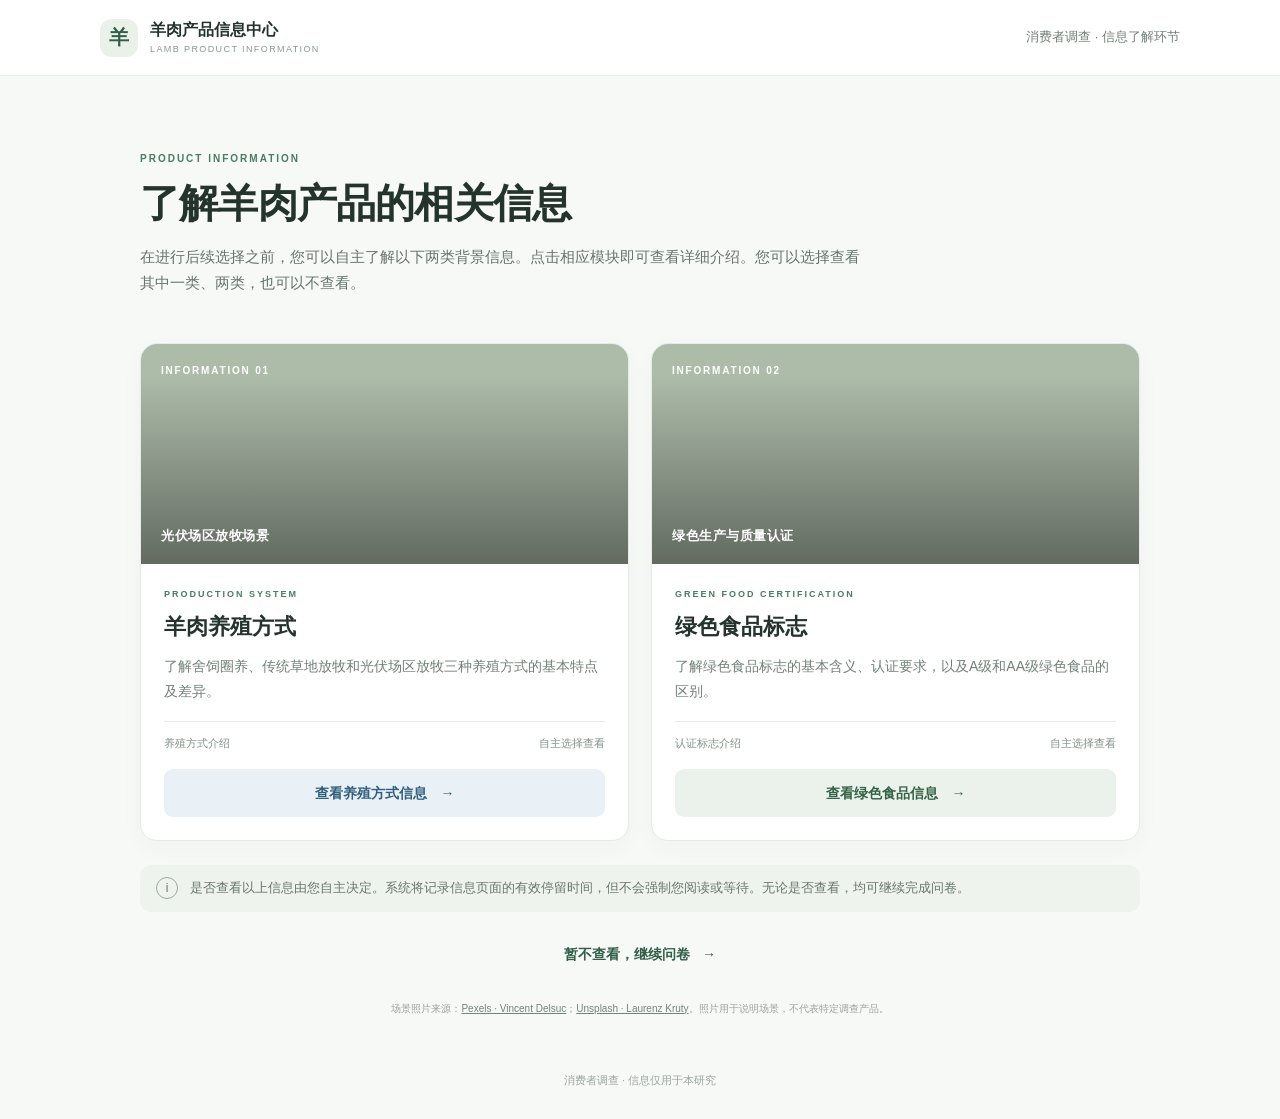
==== index.html @ 42eec345 "Add files via upload" ====
<!doctype html>
<html lang="zh-CN">
<head>
  <meta charset="utf-8"><meta name="viewport" content="width=device-width,initial-scale=1">
  <meta name="description" content="羊肉产品信息自主了解页面">
  <title>羊肉产品信息了解｜消费者调查</title>
  <link rel="stylesheet" href="css/style.css">
</head>
<body>
<header class="site-header">
  <a class="brand" href="index.html"><span class="brand-mark">羊</span><span>羊肉产品信息中心<small>LAMB PRODUCT INFORMATION</small></span></a>
  <span class="header-note">消费者调查 · 信息了解环节</span>
</header>
<main class="container">
  <p id="status-message" class="status-message" hidden></p>
  <section class="intro">
    <p class="eyebrow">PRODUCT INFORMATION</p>
    <h1>了解羊肉产品的相关信息</h1>
    <p>在进行后续选择之前，您可以自主了解以下两类背景信息。点击相应模块即可查看详细介绍。您可以选择查看其中一类、两类，也可以不查看。</p>
  </section>
  <section class="cards" aria-label="可自主选择的信息">
    <article class="info-card">
      <div class="card-image image-agrivoltaic" role="img" aria-label="羊群在太阳能光伏板下方的草地上活动"><span>INFORMATION 01</span><span class="image-caption">光伏场区放牧场景</span></div>
      <div class="card-body">
        <p class="card-kicker">PRODUCTION SYSTEM</p><h2>羊肉养殖方式</h2>
        <p>了解舍饲圈养、传统草地放牧和光伏场区放牧三种养殖方式的基本特点及差异。</p>
        <div class="card-meta"><span>养殖方式介绍</span><span>自主选择查看</span></div>
        <a class="button button-blue" href="info1.html" data-open="info1">查看养殖方式信息 <b>→</b></a>
      </div>
    </article>
    <article class="info-card">
      <div class="card-image image-greenfood" role="img" aria-label="羊群在绿色牧场活动的实景照片"><span>INFORMATION 02</span><span class="image-caption">绿色生产与质量认证</span></div>
      <div class="card-body">
        <p class="card-kicker">GREEN FOOD CERTIFICATION</p><h2>绿色食品标志</h2>
        <p>了解绿色食品标志的基本含义、认证要求，以及A级和AA级绿色食品的区别。</p>
        <div class="card-meta"><span>认证标志介绍</span><span>自主选择查看</span></div>
        <a class="button button-green" href="info2.html" data-open="info2">查看绿色食品信息 <b>→</b></a>
      </div>
    </article>
  </section>
  <aside class="notice"><span class="notice-icon">i</span><p>是否查看以上信息由您自主决定。系统将记录信息页面的有效停留时间，但不会强制您阅读或等待。无论是否查看，均可继续完成问卷。</p></aside>
  <div class="actions"><a class="text-link" href="finish.html">暂不查看，继续问卷 <span>→</span></a></div>
  <p class="photo-credit">场景照片来源：<a href="https://www.pexels.com/photo/a-flock-of-sheep-in-a-solar-farm-9684128/" target="_blank" rel="noopener">Pexels · Vincent Delsuc</a>；<a href="https://unsplash.com/photos/a-flock-of-sheep-grazing-in-a-green-pasture-uGGQrsXORNc" target="_blank" rel="noopener">Unsplash · Laurenz Kruty</a>。照片用于说明场景，不代表特定调查产品。</p>
</main>
<footer>消费者调查 · 信息仅用于本研究</footer>
<script src="js/config.js"></script><script src="js/tracking.js"></script>
<script>window.BGroup.init();document.querySelectorAll('[data-open]').forEach(a=>a.addEventListener('click',()=>window.BGroup.logClick(a.dataset.open)));</script>
</body></html>
---- css/style.css ----
:root{--ink:#24332d;--muted:#718078;--line:#e5ebe6;--green:#477d61;--green-dark:#315f48;--blue:#477b9f;--paper:#f7f9f6;--white:#fff;--soft-green:#eef4ed;--soft-blue:#edf3f7}
*{box-sizing:border-box}html{scroll-behavior:smooth}body{margin:0;background:var(--paper);color:var(--ink);font-family:Arial,"Microsoft YaHei",sans-serif;line-height:1.75}.site-header{height:76px;padding:0 max(24px,calc((100% - 1080px)/2));display:flex;align-items:center;justify-content:space-between;background:#fff;border-bottom:1px solid var(--line)}.brand{display:flex;gap:12px;align-items:center;color:var(--ink);text-decoration:none;font-weight:700;line-height:1.25}.brand-mark{display:grid;place-items:center;width:38px;height:38px;border-radius:12px;background:#eaf1e9;color:var(--green-dark);font-size:20px}.brand small{display:block;font-size:9px;letter-spacing:1.4px;color:#8a978f;font-weight:500;margin-top:4px}.header-note,.header-back{font-size:13px;color:var(--muted);text-decoration:none}.header-back:hover,.text-link:hover{color:var(--green-dark);text-decoration:underline}.container{width:min(100% - 40px,1000px);margin:0 auto}.intro{padding:64px 0 32px;max-width:720px}.eyebrow,.card-kicker{font-size:10px;letter-spacing:2px;color:var(--green);font-weight:700}.intro h1,.detail h1,.finish h1{font-size:clamp(29px,4vw,40px);line-height:1.25;margin:10px 0 16px;letter-spacing:-.8px}.intro>p:last-child,.lead{color:#66756d;font-size:15px;max-width:720px}.cards{display:grid;grid-template-columns:1fr 1fr;gap:22px}.info-card{background:#fff;border:1px solid var(--line);border-radius:17px;overflow:hidden;box-shadow:0 8px 24px #23382b08}.card-image{height:220px;position:relative;background-color:#b9c8b5;background-size:cover;background-position:center}.card-image:after{content:"";position:absolute;inset:0;background:linear-gradient(180deg,#0001 15%,#0007 100%)}.card-image span{position:absolute;z-index:1;left:20px;top:18px;color:#fff;font-size:10px;letter-spacing:1.8px;font-weight:700}.card-image .image-caption{top:auto;bottom:16px;font-size:13px;letter-spacing:.5px}.image-agrivoltaic{background-image:url("https://images.pexels.com/photos/9684128/pexels-photo-9684128.jpeg?auto=compress&dpr=1&h=750&w=1260")}.image-greenfood{background-image:url("https://images.unsplash.com/photo-1774091961658-c4805b9b6fdc?auto=format&fit=crop&fm=jpg&q=80&w=1600")}.card-body{padding:23px}.card-kicker{margin:0 0 5px;font-size:9px}.card-body h2{margin:0 0 8px;font-size:22px}.card-body>p:not(.card-kicker){font-size:14px;color:#718078;min-height:50px;margin:0 0 17px}.card-meta{display:flex;justify-content:space-between;color:#829087;font-size:11px;border-top:1px solid var(--line);padding:12px 0 15px}.button{border:0;border-radius:9px;display:inline-flex;align-items:center;justify-content:center;gap:14px;padding:12px 18px;font-size:14px;font-weight:700;text-decoration:none;cursor:pointer;transition:.15s}.button-blue{background:#eaf1f6;color:#315f7e}.button-green{background:#eaf2eb;color:#356347}.button:hover{filter:brightness(.97);transform:translateY(-1px)}.button:disabled{opacity:.55;cursor:wait;transform:none}.card-body .button{width:100%}.notice{display:flex;align-items:center;gap:12px;background:#eef3ee;border-radius:11px;padding:12px 16px;margin-top:24px;color:#68776e;font-size:13px}.notice p{margin:0}.notice-icon{width:22px;height:22px;border:1px solid #9aab9e;border-radius:50%;display:grid;place-items:center;font-size:12px;flex:none}.actions{text-align:center;padding:28px}.text-link{font-size:14px;color:var(--green-dark);font-weight:700;text-decoration:none}.text-link span{margin-left:8px}footer{text-align:center;color:#9aa59e;font-size:11px;padding:28px}.photo-credit{font-size:10px;color:#99a39c;text-align:center;margin:4px 0 26px}.photo-credit a{color:#728579}.detail{padding-top:48px;padding-bottom:55px}.detail h1{margin-bottom:12px}.lead{font-size:16px;line-height:1.9;margin-bottom:34px}.definition{margin:30px 0 18px}.definition h2,.comparison h2{font-size:20px;margin:0 0 8px}.definition p{font-size:14px;color:#728078;margin:0}.method{display:grid;grid-template-columns:310px 1fr;gap:25px;align-items:center;background:#fff;border:1px solid var(--line);border-radius:14px;padding:14px;margin:14px 0}.method-photo{width:100%;height:190px;object-fit:cover;border-radius:9px;display:block;background:#e7ece6}.method-number{display:inline-grid;place-items:center;width:28px;height:28px;border-radius:50%;background:#edf3ed;color:#477d61;font-size:12px;font-weight:700;margin-bottom:6px}.method h3{margin:0 0 7px;font-size:18px}.method p{margin:0;color:#6e7b73;font-size:14px;line-height:1.9}.comparison{margin-top:34px}.table-wrap{overflow-x:auto;background:#fff;border:1px solid var(--line);border-radius:12px;margin-top:14px}table{border-collapse:collapse;width:100%;font-size:13px;min-width:570px}th,td{padding:13px 14px;text-align:left;border-bottom:1px solid var(--line)}thead{background:#eff4ef}th{font-weight:700}tbody th{color:#53645a;background:#fafcf9}tr:last-child th,tr:last-child td{border-bottom:0}.footnote{font-size:11px;color:#8a968e;line-height:1.7;margin-top:12px}.page-actions{display:flex;justify-content:center;gap:12px;margin-top:38px}.button-outline{border:1px solid #d9e2da;color:#607168;background:#fff}.green-intro{display:grid;grid-template-columns:180px 1fr;gap:25px;align-items:center;background:#fff;border:1px solid var(--line);border-radius:14px;padding:22px;margin:30px 0}.green-emblem{height:135px;border-radius:12px;background:#edf4eb;display:flex;flex-direction:column;align-items:center;justify-content:center;color:#39754a;position:relative}.leaf-mark{font-size:36px;line-height:1}.green-emblem strong{font-size:18px;letter-spacing:3px}.green-emblem small{font-size:9px;letter-spacing:2px;margin-top:2px}.green-intro h2{font-size:19px;margin:0 0 8px}.green-intro p,.grade-card>p{font-size:14px;color:#6e7b73;margin:0;line-height:1.9}.grade-grid{display:grid;grid-template-columns:1fr 1fr;gap:15px;margin-top:18px}.grade-card{background:#fff;border:1px solid var(--line);border-radius:13px;padding:20px}.grade-head{display:flex;align-items:center;gap:13px;margin-bottom:12px}.grade-symbol{width:48px;height:48px;border-radius:50%;background:#eaf2e9;color:#39754a;display:grid;place-items:center;font-size:24px;font-weight:800}.grade-symbol.double{font-size:18px}.grade-head p{font-size:9px;letter-spacing:1.5px;color:#8a9a8d;margin:0}.grade-head h3{margin:0;font-size:17px}.finish{min-height:65vh;display:flex;flex-direction:column;align-items:center;justify-content:center;text-align:center}.finish>p:not(.eyebrow){color:#718078}.finish-icon{width:60px;height:60px;border-radius:50%;display:grid;place-items:center;background:#e8f1e8;color:#477d61;font-size:30px;margin-bottom:20px}.finish .button{margin-top:18px;min-width:180px}.status-message{background:#fff2e8;color:#8a4b20;border:1px solid #f1d2b9;border-radius:10px;padding:12px 15px;font-size:13px;margin-top:14px}.reading-note{font-size:12px;color:#829087;background:#f1f5f0;border-radius:9px;padding:10px 13px;margin:20px 0 24px}
@media(max-width:700px){.site-header{padding:0 18px}.container{width:min(100% - 30px,1000px)}.intro{padding-top:42px}.cards,.grade-grid{grid-template-columns:1fr}.card-image{height:190px}.method{grid-template-columns:1fr;gap:14px}.method-photo{height:210px}.green-intro{grid-template-columns:1fr}.green-emblem{height:110px}.page-actions{flex-direction:column}.page-actions .button{width:100%}.header-note{font-size:11px}}
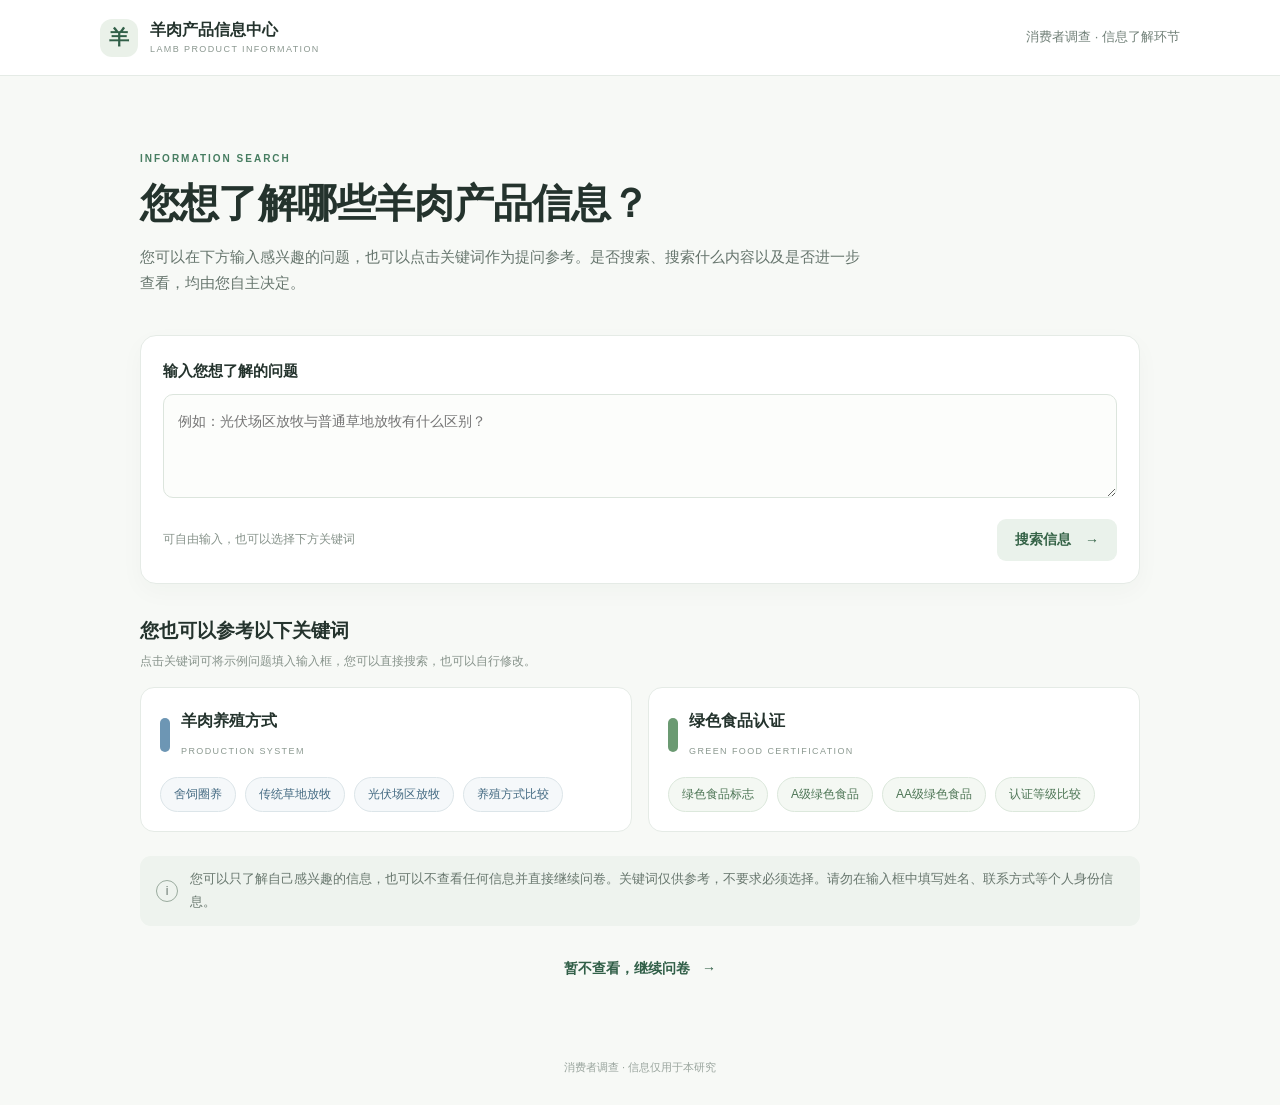
==== commit 0ae4b780: "Add files via upload" ====
--- a/index.html
+++ b/index.html
@@ -2,8 +2,8 @@
 <html lang="zh-CN">
 <head>
   <meta charset="utf-8"><meta name="viewport" content="width=device-width,initial-scale=1">
-  <meta name="description" content="羊肉产品信息自主了解页面">
-  <title>羊肉产品信息了解｜消费者调查</title>
+  <meta name="description" content="羊肉产品信息自主查询页面">
+  <title>羊肉产品信息查询｜消费者调查</title>
   <link rel="stylesheet" href="css/style.css">
 </head>
 <body>
@@ -11,38 +11,118 @@
   <a class="brand" href="index.html"><span class="brand-mark">羊</span><span>羊肉产品信息中心<small>LAMB PRODUCT INFORMATION</small></span></a>
   <span class="header-note">消费者调查 · 信息了解环节</span>
 </header>
-<main class="container">
+<main class="container search-home">
   <p id="status-message" class="status-message" hidden></p>
-  <section class="intro">
-    <p class="eyebrow">PRODUCT INFORMATION</p>
-    <h1>了解羊肉产品的相关信息</h1>
-    <p>在进行后续选择之前，您可以自主了解以下两类背景信息。点击相应模块即可查看详细介绍。您可以选择查看其中一类、两类，也可以不查看。</p>
+  <section class="intro search-intro">
+    <p class="eyebrow">INFORMATION SEARCH</p>
+    <h1>您想了解哪些羊肉产品信息？</h1>
+    <p>您可以在下方输入感兴趣的问题，也可以点击关键词作为提问参考。是否搜索、搜索什么内容以及是否进一步查看，均由您自主决定。</p>
   </section>
-  <section class="cards" aria-label="可自主选择的信息">
-    <article class="info-card">
-      <div class="card-image image-agrivoltaic" role="img" aria-label="羊群在太阳能光伏板下方的草地上活动"><span>INFORMATION 01</span><span class="image-caption">光伏场区放牧场景</span></div>
-      <div class="card-body">
-        <p class="card-kicker">PRODUCTION SYSTEM</p><h2>羊肉养殖方式</h2>
-        <p>了解舍饲圈养、传统草地放牧和光伏场区放牧三种养殖方式的基本特点及差异。</p>
-        <div class="card-meta"><span>养殖方式介绍</span><span>自主选择查看</span></div>
-        <a class="button button-blue" href="info1.html" data-open="info1">查看养殖方式信息 <b>→</b></a>
-      </div>
-    </article>
-    <article class="info-card">
-      <div class="card-image image-greenfood" role="img" aria-label="羊群在绿色牧场活动的实景照片"><span>INFORMATION 02</span><span class="image-caption">绿色生产与质量认证</span></div>
-      <div class="card-body">
-        <p class="card-kicker">GREEN FOOD CERTIFICATION</p><h2>绿色食品标志</h2>
-        <p>了解绿色食品标志的基本含义、认证要求，以及A级和AA级绿色食品的区别。</p>
-        <div class="card-meta"><span>认证标志介绍</span><span>自主选择查看</span></div>
-        <a class="button button-green" href="info2.html" data-open="info2">查看绿色食品信息 <b>→</b></a>
-      </div>
-    </article>
+
+  <section class="search-panel" aria-label="自主搜索">
+    <form id="search-form" class="search-form">
+      <label for="search-input">输入您想了解的问题</label>
+      <textarea id="search-input" maxlength="300" rows="3" placeholder="例如：光伏场区放牧与普通草地放牧有什么区别？"></textarea>
+      <div class="search-form-footer"><span>可自由输入，也可以选择下方关键词</span><button class="button button-green" type="submit">搜索信息 <b>→</b></button></div>
+    </form>
   </section>
-  <aside class="notice"><span class="notice-icon">i</span><p>是否查看以上信息由您自主决定。系统将记录信息页面的有效停留时间，但不会强制您阅读或等待。无论是否查看，均可继续完成问卷。</p></aside>
+
+  <section class="keyword-section">
+    <div class="keyword-heading"><h2>您也可以参考以下关键词</h2><p>点击关键词可将示例问题填入输入框，您可以直接搜索，也可以自行修改。</p></div>
+    <div class="keyword-groups">
+      <article class="keyword-card keyword-blue">
+        <div class="keyword-title"><span class="keyword-dot"></span><div><h3>羊肉养殖方式</h3><small>PRODUCTION SYSTEM</small></div></div>
+        <div class="keyword-list">
+          <button type="button" class="keyword-chip" data-query="舍饲圈养有什么特点？">舍饲圈养</button>
+          <button type="button" class="keyword-chip" data-query="传统草地放牧是怎样的？">传统草地放牧</button>
+          <button type="button" class="keyword-chip" data-query="光伏场区放牧有什么特点？">光伏场区放牧</button>
+          <button type="button" class="keyword-chip" data-query="三种养殖方式有什么区别？">养殖方式比较</button>
+        </div>
+      </article>
+      <article class="keyword-card keyword-green">
+        <div class="keyword-title"><span class="keyword-dot"></span><div><h3>绿色食品认证</h3><small>GREEN FOOD CERTIFICATION</small></div></div>
+        <div class="keyword-list">
+          <button type="button" class="keyword-chip" data-query="什么是绿色食品标志？">绿色食品标志</button>
+          <button type="button" class="keyword-chip" data-query="A级绿色食品有什么要求？">A级绿色食品</button>
+          <button type="button" class="keyword-chip" data-query="AA级绿色食品有什么要求？">AA级绿色食品</button>
+          <button type="button" class="keyword-chip" data-query="A级和AA级绿色食品有什么区别？">认证等级比较</button>
+        </div>
+      </article>
+    </div>
+  </section>
+
+  <section id="search-result" class="search-result" hidden aria-live="polite"></section>
+
+  <aside class="notice"><span class="notice-icon">i</span><p>您可以只了解自己感兴趣的信息，也可以不查看任何信息并直接继续问卷。关键词仅供参考，不要求必须选择。请勿在输入框中填写姓名、联系方式等个人身份信息。</p></aside>
   <div class="actions"><a class="text-link" href="finish.html">暂不查看，继续问卷 <span>→</span></a></div>
-  <p class="photo-credit">场景照片来源：<a href="https://www.pexels.com/photo/a-flock-of-sheep-in-a-solar-farm-9684128/" target="_blank" rel="noopener">Pexels · Vincent Delsuc</a>；<a href="https://unsplash.com/photos/a-flock-of-sheep-grazing-in-a-green-pasture-uGGQrsXORNc" target="_blank" rel="noopener">Unsplash · Laurenz Kruty</a>。照片用于说明场景，不代表特定调查产品。</p>
 </main>
 <footer>消费者调查 · 信息仅用于本研究</footer>
 <script src="js/config.js"></script><script src="js/tracking.js"></script>
-<script>window.BGroup.init();document.querySelectorAll('[data-open]').forEach(a=>a.addEventListener('click',()=>window.BGroup.logClick(a.dataset.open)));</script>
+<script>
+  window.BGroup.init();
+  const input = document.getElementById('search-input');
+  const result = document.getElementById('search-result');
+  const forms = {
+    info1: {
+      title: '羊肉养殖方式', kicker: 'PRODUCTION SYSTEM',
+      description: '了解舍饲圈养、传统草地放牧和光伏场区放牧的基本特点、饲养场地及活动方式。',
+      image: 'images/agrivoltaic-grazing.png', alt: '羊群在光伏板下方放牧',
+      questions: ['舍饲圈养有什么特点？','传统草地放牧有什么特点？','光伏场区放牧有什么特点？','三种养殖方式有什么区别？'],
+      button: '查看养殖方式信息', href: 'info1.html'
+    },
+    info2: {
+      title: '绿色食品认证', kicker: 'GREEN FOOD CERTIFICATION',
+      description: '了解绿色食品标志的基本含义，以及A级和AA级绿色食品的认证要求与主要区别。',
+      image: 'images/green-food-a.png', alt: 'A级绿色食品标志',
+      questions: ['什么是绿色食品标志？','A级绿色食品有什么要求？','AA级绿色食品有什么要求？','A级和AA级有什么区别？'],
+      button: '查看绿色食品信息', href: 'info2.html'
+    }
+  };
+  const rules = {
+    info1: ['养殖方式','饲养方式','舍饲','圈养','草地放牧','传统放牧','光伏','放牧','牧场','羊只','饲喂','圈舍'],
+    info2: ['绿色食品','绿色标志','认证','a级','aa级','等级','标志使用','质量认证']
+  };
+  function classify(q) {
+    const s = q.toLowerCase().replace(/[\s，。！？、；：,.!?;:（）()]/g, '');
+    const score = {info1:0,info2:0};
+    for (const k of rules.info1) if (s.includes(k.toLowerCase())) score.info1 += k.length > 2 ? 2 : 1;
+    for (const k of rules.info2) if (s.includes(k.toLowerCase())) score.info2 += k.length > 2 ? 2 : 1;
+    if (score.info1 && score.info2) return 'both';
+    if (score.info1) return 'info1';
+    if (score.info2) return 'info2';
+    return 'unknown';
+  }
+  function renderCategory(which, query, source) {
+    const item = forms[which];
+    window.BGroup.logSearch(query, which, source);
+    result.hidden = false;
+    result.innerHTML = `
+      <div class="result-top"><span class="result-label">匹配到相关信息</span><span class="result-category ${which}">${item.title}</span></div>
+      <div class="result-body"><img src="${item.image}" alt="${item.alt}"><div><p class="card-kicker">${item.kicker}</p><h2>${item.title}</h2><p>${item.description}</p><a class="button ${which==='info1'?'button-blue':'button-green'}" href="${item.href}" data-open="${which}">${item.button} <b>→</b></a></div></div>
+      <div class="related-questions"><strong>您还可以参考这些问题</strong><div class="related-list">${item.questions.map(q=>`<button type="button" class="related-chip" data-query="${q}">${q}</button>`).join('')}</div></div>`;
+    result.querySelectorAll('[data-query]').forEach(b=>b.addEventListener('click',()=>{input.value=b.dataset.query;input.focus();result.scrollIntoView({behavior:'smooth',block:'center'});}));
+    const detailLink = result.querySelector('[data-open]');
+    const ridParam = new URLSearchParams(location.search).get('rid');
+    if (ridParam) { const target = new URL(detailLink.getAttribute('href'), location.href); target.searchParams.set('rid', ridParam); detailLink.href = target.toString(); }
+    detailLink.addEventListener('click',e=>window.BGroup.logClick(e.currentTarget.dataset.open));
+    result.scrollIntoView({behavior:'smooth',block:'nearest'});
+  }
+  document.querySelectorAll('.keyword-chip').forEach(b=>b.addEventListener('click',()=>{input.value=b.dataset.query;input.focus();}));
+  document.getElementById('search-form').addEventListener('submit',e=>{
+    e.preventDefault(); const q=input.value.trim();
+    if(!q){input.focus();input.setCustomValidity('请先输入问题，或选择一个关键词作为提问参考。');input.reportValidity();input.setCustomValidity('');return;}
+    const match=classify(q);
+    if(match==='info1'||match==='info2'){renderCategory(match,q,'free_text');return;}
+    if(match==='both'){
+      window.BGroup.logSearch(q,'both','free_text'); result.hidden=false;
+      result.innerHTML='<div class="result-top"><span class="result-label">您的问题涉及两类信息</span></div><p class="ambiguous-copy">您可以选择先了解其中一类信息。查看完成后，如有需要，可以返回继续搜索另一类信息。</p><div class="choice-buttons"><button type="button" class="button button-blue" data-category="info1">先了解养殖方式</button><button type="button" class="button button-green" data-category="info2">先了解绿色食品认证</button></div>';
+      result.querySelectorAll('[data-category]').forEach(b=>b.addEventListener('click',()=>renderCategory(b.dataset.category,q,'category_choice')));
+    } else {
+      window.BGroup.logSearch(q,'unmatched','free_text'); result.hidden=false;
+      result.innerHTML='<div class="result-top"><span class="result-label">暂未识别对应的信息类别</span></div><p class="ambiguous-copy">您可以尝试使用更具体的关键词，或从下方选择一个方向继续了解。</p><div class="choice-buttons"><button type="button" class="button button-blue" data-category="info1">养殖方式</button><button type="button" class="button button-green" data-category="info2">绿色食品认证</button></div>';
+      result.querySelectorAll('[data-category]').forEach(b=>b.addEventListener('click',()=>renderCategory(b.dataset.category,q,'category_choice')));
+    }
+    result.scrollIntoView({behavior:'smooth',block:'nearest'});
+  });
+</script>
 </body></html>
--- a/css/style.css
+++ b/css/style.css
@@ -1,3 +1,11 @@
 :root{--ink:#24332d;--muted:#718078;--line:#e5ebe6;--green:#477d61;--green-dark:#315f48;--blue:#477b9f;--paper:#f7f9f6;--white:#fff;--soft-green:#eef4ed;--soft-blue:#edf3f7}
 *{box-sizing:border-box}html{scroll-behavior:smooth}body{margin:0;background:var(--paper);color:var(--ink);font-family:Arial,"Microsoft YaHei",sans-serif;line-height:1.75}.site-header{height:76px;padding:0 max(24px,calc((100% - 1080px)/2));display:flex;align-items:center;justify-content:space-between;background:#fff;border-bottom:1px solid var(--line)}.brand{display:flex;gap:12px;align-items:center;color:var(--ink);text-decoration:none;font-weight:700;line-height:1.25}.brand-mark{display:grid;place-items:center;width:38px;height:38px;border-radius:12px;background:#eaf1e9;color:var(--green-dark);font-size:20px}.brand small{display:block;font-size:9px;letter-spacing:1.4px;color:#8a978f;font-weight:500;margin-top:4px}.header-note,.header-back{font-size:13px;color:var(--muted);text-decoration:none}.header-back:hover,.text-link:hover{color:var(--green-dark);text-decoration:underline}.container{width:min(100% - 40px,1000px);margin:0 auto}.intro{padding:64px 0 32px;max-width:720px}.eyebrow,.card-kicker{font-size:10px;letter-spacing:2px;color:var(--green);font-weight:700}.intro h1,.detail h1,.finish h1{font-size:clamp(29px,4vw,40px);line-height:1.25;margin:10px 0 16px;letter-spacing:-.8px}.intro>p:last-child,.lead{color:#66756d;font-size:15px;max-width:720px}.cards{display:grid;grid-template-columns:1fr 1fr;gap:22px}.info-card{background:#fff;border:1px solid var(--line);border-radius:17px;overflow:hidden;box-shadow:0 8px 24px #23382b08}.card-image{height:220px;position:relative;background-color:#b9c8b5;background-size:cover;background-position:center}.card-image:after{content:"";position:absolute;inset:0;background:linear-gradient(180deg,#0001 15%,#0007 100%)}.card-image span{position:absolute;z-index:1;left:20px;top:18px;color:#fff;font-size:10px;letter-spacing:1.8px;font-weight:700}.card-image .image-caption{top:auto;bottom:16px;font-size:13px;letter-spacing:.5px}.image-agrivoltaic{background-image:url("https://images.pexels.com/photos/9684128/pexels-photo-9684128.jpeg?auto=compress&dpr=1&h=750&w=1260")}.image-greenfood{background-image:url("https://images.unsplash.com/photo-1774091961658-c4805b9b6fdc?auto=format&fit=crop&fm=jpg&q=80&w=1600")}.card-body{padding:23px}.card-kicker{margin:0 0 5px;font-size:9px}.card-body h2{margin:0 0 8px;font-size:22px}.card-body>p:not(.card-kicker){font-size:14px;color:#718078;min-height:50px;margin:0 0 17px}.card-meta{display:flex;justify-content:space-between;color:#829087;font-size:11px;border-top:1px solid var(--line);padding:12px 0 15px}.button{border:0;border-radius:9px;display:inline-flex;align-items:center;justify-content:center;gap:14px;padding:12px 18px;font-size:14px;font-weight:700;text-decoration:none;cursor:pointer;transition:.15s}.button-blue{background:#eaf1f6;color:#315f7e}.button-green{background:#eaf2eb;color:#356347}.button:hover{filter:brightness(.97);transform:translateY(-1px)}.button:disabled{opacity:.55;cursor:wait;transform:none}.card-body .button{width:100%}.notice{display:flex;align-items:center;gap:12px;background:#eef3ee;border-radius:11px;padding:12px 16px;margin-top:24px;color:#68776e;font-size:13px}.notice p{margin:0}.notice-icon{width:22px;height:22px;border:1px solid #9aab9e;border-radius:50%;display:grid;place-items:center;font-size:12px;flex:none}.actions{text-align:center;padding:28px}.text-link{font-size:14px;color:var(--green-dark);font-weight:700;text-decoration:none}.text-link span{margin-left:8px}footer{text-align:center;color:#9aa59e;font-size:11px;padding:28px}.photo-credit{font-size:10px;color:#99a39c;text-align:center;margin:4px 0 26px}.photo-credit a{color:#728579}.detail{padding-top:48px;padding-bottom:55px}.detail h1{margin-bottom:12px}.lead{font-size:16px;line-height:1.9;margin-bottom:34px}.definition{margin:30px 0 18px}.definition h2,.comparison h2{font-size:20px;margin:0 0 8px}.definition p{font-size:14px;color:#728078;margin:0}.method{display:grid;grid-template-columns:310px 1fr;gap:25px;align-items:center;background:#fff;border:1px solid var(--line);border-radius:14px;padding:14px;margin:14px 0}.method-photo{width:100%;height:190px;object-fit:cover;border-radius:9px;display:block;background:#e7ece6}.method-number{display:inline-grid;place-items:center;width:28px;height:28px;border-radius:50%;background:#edf3ed;color:#477d61;font-size:12px;font-weight:700;margin-bottom:6px}.method h3{margin:0 0 7px;font-size:18px}.method p{margin:0;color:#6e7b73;font-size:14px;line-height:1.9}.comparison{margin-top:34px}.table-wrap{overflow-x:auto;background:#fff;border:1px solid var(--line);border-radius:12px;margin-top:14px}table{border-collapse:collapse;width:100%;font-size:13px;min-width:570px}th,td{padding:13px 14px;text-align:left;border-bottom:1px solid var(--line)}thead{background:#eff4ef}th{font-weight:700}tbody th{color:#53645a;background:#fafcf9}tr:last-child th,tr:last-child td{border-bottom:0}.footnote{font-size:11px;color:#8a968e;line-height:1.7;margin-top:12px}.page-actions{display:flex;justify-content:center;gap:12px;margin-top:38px}.button-outline{border:1px solid #d9e2da;color:#607168;background:#fff}.green-intro{display:grid;grid-template-columns:180px 1fr;gap:25px;align-items:center;background:#fff;border:1px solid var(--line);border-radius:14px;padding:22px;margin:30px 0}.green-emblem{height:135px;border-radius:12px;background:#edf4eb;display:flex;flex-direction:column;align-items:center;justify-content:center;color:#39754a;position:relative}.leaf-mark{font-size:36px;line-height:1}.green-emblem strong{font-size:18px;letter-spacing:3px}.green-emblem small{font-size:9px;letter-spacing:2px;margin-top:2px}.green-intro h2{font-size:19px;margin:0 0 8px}.green-intro p,.grade-card>p{font-size:14px;color:#6e7b73;margin:0;line-height:1.9}.grade-grid{display:grid;grid-template-columns:1fr 1fr;gap:15px;margin-top:18px}.grade-card{background:#fff;border:1px solid var(--line);border-radius:13px;padding:20px}.grade-head{display:flex;align-items:center;gap:13px;margin-bottom:12px}.grade-symbol{width:48px;height:48px;border-radius:50%;background:#eaf2e9;color:#39754a;display:grid;place-items:center;font-size:24px;font-weight:800}.grade-symbol.double{font-size:18px}.grade-head p{font-size:9px;letter-spacing:1.5px;color:#8a9a8d;margin:0}.grade-head h3{margin:0;font-size:17px}.finish{min-height:65vh;display:flex;flex-direction:column;align-items:center;justify-content:center;text-align:center}.finish>p:not(.eyebrow){color:#718078}.finish-icon{width:60px;height:60px;border-radius:50%;display:grid;place-items:center;background:#e8f1e8;color:#477d61;font-size:30px;margin-bottom:20px}.finish .button{margin-top:18px;min-width:180px}.status-message{background:#fff2e8;color:#8a4b20;border:1px solid #f1d2b9;border-radius:10px;padding:12px 15px;font-size:13px;margin-top:14px}.reading-note{font-size:12px;color:#829087;background:#f1f5f0;border-radius:9px;padding:10px 13px;margin:20px 0 24px}
 @media(max-width:700px){.site-header{padding:0 18px}.container{width:min(100% - 30px,1000px)}.intro{padding-top:42px}.cards,.grade-grid{grid-template-columns:1fr}.card-image{height:190px}.method{grid-template-columns:1fr;gap:14px}.method-photo{height:210px}.green-intro{grid-template-columns:1fr}.green-emblem{height:110px}.page-actions{flex-direction:column}.page-actions .button{width:100%}.header-note{font-size:11px}}
+
+/* User-provided A / AA green-food marks */
+.green-intro-text{grid-template-columns:1fr}.grade-logo{height:220px;margin:0 0 16px;padding:10px;background:#fff;border:1px solid var(--line);border-radius:10px;display:flex;align-items:center;justify-content:center;overflow:hidden}.grade-logo img{display:block;width:100%;height:100%;object-fit:contain}
+@media(max-width:700px){.grade-logo{height:200px}}
+
+/* 自主搜索首页：关键词引导、自由提问与单类别结果 */
+.search-home{padding-bottom:20px}.search-intro{padding-bottom:24px}.search-panel{background:#fff;border:1px solid var(--line);border-radius:16px;padding:22px;box-shadow:0 8px 24px #23382b08}.search-form label{display:block;font-weight:700;font-size:15px;margin-bottom:10px}.search-form textarea{width:100%;resize:vertical;min-height:92px;border:1px solid #dce5dd;border-radius:10px;padding:14px;font:inherit;font-size:14px;color:var(--ink);outline:none;background:#fcfdfb}.search-form textarea:focus{border-color:#7ca88a;box-shadow:0 0 0 3px #477d6118}.search-form-footer{display:flex;justify-content:space-between;align-items:center;gap:14px;margin-top:12px}.search-form-footer>span,.keyword-heading p{font-size:12px;color:#87938b}.keyword-section{margin-top:30px}.keyword-heading h2{font-size:19px;margin:0 0 4px}.keyword-heading p{margin:0 0 15px}.keyword-groups{display:grid;grid-template-columns:1fr 1fr;gap:16px}.keyword-card{background:#fff;border:1px solid var(--line);border-radius:14px;padding:19px}.keyword-title{display:flex;align-items:center;gap:11px;margin-bottom:14px}.keyword-dot{width:10px;height:34px;border-radius:8px;background:#6d96b4}.keyword-green .keyword-dot{background:#6b9a72}.keyword-title h3{margin:0;font-size:16px}.keyword-title small{font-size:9px;letter-spacing:1.4px;color:#8b9990}.keyword-list,.related-list{display:flex;flex-wrap:wrap;gap:9px}.keyword-chip,.related-chip{border:1px solid #dce5e9;background:#f5f8fa;color:#456b83;border-radius:999px;padding:8px 13px;font-size:12px;cursor:pointer}.keyword-green .keyword-chip{border-color:#dce8dc;background:#f4f8f3;color:#4d7555}.keyword-chip:hover,.related-chip:hover{filter:brightness(.97);border-color:#9ab6a0}.search-result{background:#fff;border:1px solid var(--line);border-radius:15px;margin-top:24px;padding:22px;box-shadow:0 8px 24px #23382b08}.result-top{display:flex;align-items:center;gap:10px;flex-wrap:wrap;margin-bottom:16px}.result-label{font-size:12px;color:#829087}.result-category{font-size:12px;font-weight:700;padding:5px 10px;border-radius:99px;background:#edf3f7;color:#426f8e}.result-category.info2{background:#eef5ed;color:#47764f}.result-body{display:grid;grid-template-columns:230px 1fr;gap:22px;align-items:center}.result-body img{width:100%;height:160px;object-fit:cover;border-radius:10px;background:#edf1ec}.result-body h2{font-size:21px;margin:2px 0 7px}.result-body p:not(.card-kicker){font-size:14px;color:#718078;margin:0 0 15px}.related-questions{border-top:1px solid var(--line);margin-top:20px;padding-top:15px}.related-questions>strong{font-size:12px;display:block;margin-bottom:10px}.related-chip{background:#fff;color:#64766b;border-color:#e1e8e2}.ambiguous-copy{font-size:14px;color:#6e7b73;margin:0 0 15px}.choice-buttons{display:flex;flex-wrap:wrap;gap:10px}.choice-buttons .button{min-width:190px}.search-home .notice{margin-top:24px}
+@media(max-width:700px){.keyword-groups{grid-template-columns:1fr}.search-panel,.keyword-card,.search-result{padding:16px}.search-form-footer{align-items:flex-start;flex-direction:column}.search-form-footer .button{width:100%}.result-body{grid-template-columns:1fr}.result-body img{height:190px}.choice-buttons{flex-direction:column}.choice-buttons .button{width:100%}}
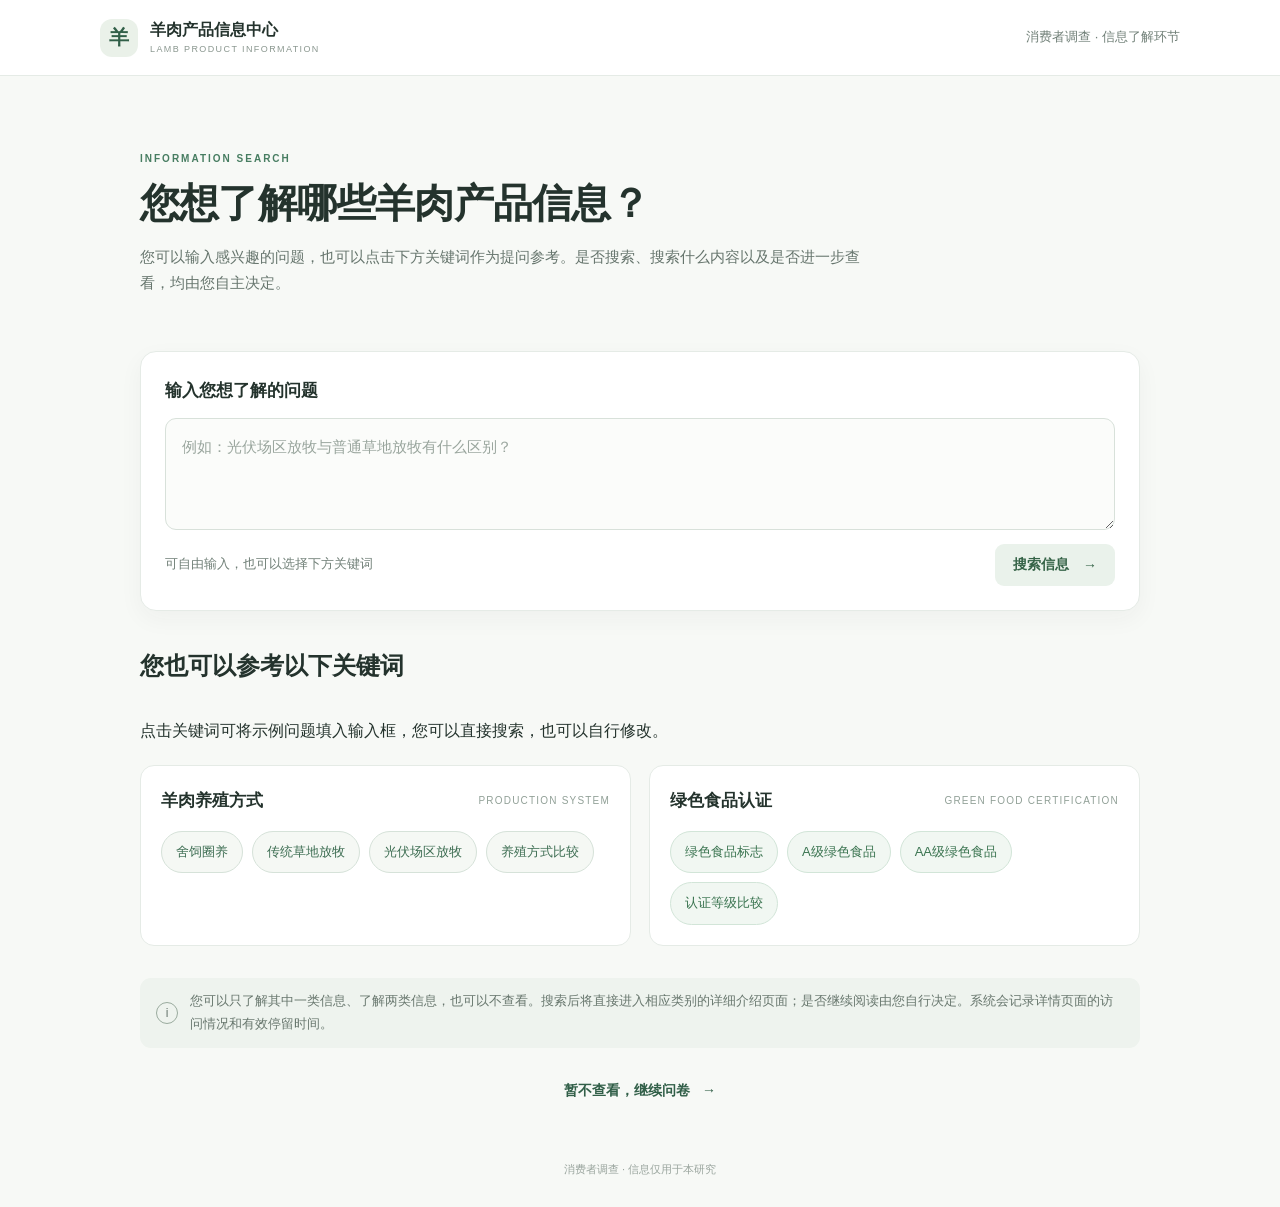
==== commit df358d58: "Add files via upload" ====
--- a/index.html
+++ b/index.html
@@ -3,7 +3,7 @@
 <head>
   <meta charset="utf-8"><meta name="viewport" content="width=device-width,initial-scale=1">
   <meta name="description" content="羊肉产品信息自主查询页面">
-  <title>羊肉产品信息查询｜消费者调查</title>
+  <title>羊肉产品信息自主查询｜消费者调查</title>
   <link rel="stylesheet" href="css/style.css">
 </head>
 <body>
@@ -16,113 +16,83 @@
   <section class="intro search-intro">
     <p class="eyebrow">INFORMATION SEARCH</p>
     <h1>您想了解哪些羊肉产品信息？</h1>
-    <p>您可以在下方输入感兴趣的问题，也可以点击关键词作为提问参考。是否搜索、搜索什么内容以及是否进一步查看，均由您自主决定。</p>
+    <p>您可以输入感兴趣的问题，也可以点击下方关键词作为提问参考。是否搜索、搜索什么内容以及是否进一步查看，均由您自主决定。</p>
   </section>
 
-  <section class="search-panel" aria-label="自主搜索">
-    <form id="search-form" class="search-form">
-      <label for="search-input">输入您想了解的问题</label>
-      <textarea id="search-input" maxlength="300" rows="3" placeholder="例如：光伏场区放牧与普通草地放牧有什么区别？"></textarea>
-      <div class="search-form-footer"><span>可自由输入，也可以选择下方关键词</span><button class="button button-green" type="submit">搜索信息 <b>→</b></button></div>
-    </form>
-  </section>
-
-  <section class="keyword-section">
-    <div class="keyword-heading"><h2>您也可以参考以下关键词</h2><p>点击关键词可将示例问题填入输入框，您可以直接搜索，也可以自行修改。</p></div>
-    <div class="keyword-groups">
-      <article class="keyword-card keyword-blue">
-        <div class="keyword-title"><span class="keyword-dot"></span><div><h3>羊肉养殖方式</h3><small>PRODUCTION SYSTEM</small></div></div>
-        <div class="keyword-list">
-          <button type="button" class="keyword-chip" data-query="舍饲圈养有什么特点？">舍饲圈养</button>
-          <button type="button" class="keyword-chip" data-query="传统草地放牧是怎样的？">传统草地放牧</button>
-          <button type="button" class="keyword-chip" data-query="光伏场区放牧有什么特点？">光伏场区放牧</button>
-          <button type="button" class="keyword-chip" data-query="三种养殖方式有什么区别？">养殖方式比较</button>
-        </div>
-      </article>
-      <article class="keyword-card keyword-green">
-        <div class="keyword-title"><span class="keyword-dot"></span><div><h3>绿色食品认证</h3><small>GREEN FOOD CERTIFICATION</small></div></div>
-        <div class="keyword-list">
-          <button type="button" class="keyword-chip" data-query="什么是绿色食品标志？">绿色食品标志</button>
-          <button type="button" class="keyword-chip" data-query="A级绿色食品有什么要求？">A级绿色食品</button>
-          <button type="button" class="keyword-chip" data-query="AA级绿色食品有什么要求？">AA级绿色食品</button>
-          <button type="button" class="keyword-chip" data-query="A级和AA级绿色食品有什么区别？">认证等级比较</button>
-        </div>
-      </article>
+  <section class="search-panel" aria-labelledby="search-title">
+    <label id="search-title" for="search-query">输入您想了解的问题</label>
+    <textarea id="search-query" maxlength="200" rows="3" placeholder="例如：光伏场区放牧与普通草地放牧有什么区别？"></textarea>
+    <div class="search-submit-row">
+      <span class="search-hint">可自由输入，也可以选择下方关键词</span>
+      <button id="search-submit" class="button button-green" type="button">搜索信息 <b>→</b></button>
     </div>
   </section>
 
-  <section id="search-result" class="search-result" hidden aria-live="polite"></section>
+  <section class="keyword-section" aria-labelledby="keyword-title">
+    <h2 id="keyword-title">您也可以参考以下关键词</h2>
+    <p class="definition">点击关键词可将示例问题填入输入框，您可以直接搜索，也可以自行修改。</p>
+    <div class="keyword-groups">
+      <div class="keyword-group">
+        <div class="keyword-heading"><h3>羊肉养殖方式</h3><span>PRODUCTION SYSTEM</span></div>
+        <div class="keyword-list">
+          <button type="button" class="keyword-chip" data-query="舍饲圈养有什么特点？">舍饲圈养</button>
+          <button type="button" class="keyword-chip" data-query="传统草地放牧有什么特点？">传统草地放牧</button>
+          <button type="button" class="keyword-chip" data-query="光伏场区放牧有什么特点？">光伏场区放牧</button>
+          <button type="button" class="keyword-chip" data-query="三种羊肉养殖方式有什么区别？">养殖方式比较</button>
+        </div>
+      </div>
+      <div class="keyword-group">
+        <div class="keyword-heading"><h3>绿色食品认证</h3><span>GREEN FOOD CERTIFICATION</span></div>
+        <div class="keyword-list">
+          <button type="button" class="keyword-chip green-chip" data-query="什么是绿色食品标志？">绿色食品标志</button>
+          <button type="button" class="keyword-chip green-chip" data-query="A级绿色食品有什么要求？">A级绿色食品</button>
+          <button type="button" class="keyword-chip green-chip" data-query="AA级绿色食品有什么要求？">AA级绿色食品</button>
+          <button type="button" class="keyword-chip green-chip" data-query="A级和AA级绿色食品有什么区别？">认证等级比较</button>
+        </div>
+      </div>
+    </div>
+  </section>
 
-  <aside class="notice"><span class="notice-icon">i</span><p>您可以只了解自己感兴趣的信息，也可以不查看任何信息并直接继续问卷。关键词仅供参考，不要求必须选择。请勿在输入框中填写姓名、联系方式等个人身份信息。</p></aside>
+  <aside class="notice"><span class="notice-icon">i</span><p>您可以只了解其中一类信息、了解两类信息，也可以不查看。搜索后将直接进入相应类别的详细介绍页面；是否继续阅读由您自行决定。系统会记录详情页面的访问情况和有效停留时间。</p></aside>
   <div class="actions"><a class="text-link" href="finish.html">暂不查看，继续问卷 <span>→</span></a></div>
 </main>
 <footer>消费者调查 · 信息仅用于本研究</footer>
 <script src="js/config.js"></script><script src="js/tracking.js"></script>
 <script>
+(function(){
   window.BGroup.init();
-  const input = document.getElementById('search-input');
-  const result = document.getElementById('search-result');
-  const forms = {
-    info1: {
-      title: '羊肉养殖方式', kicker: 'PRODUCTION SYSTEM',
-      description: '了解舍饲圈养、传统草地放牧和光伏场区放牧的基本特点、饲养场地及活动方式。',
-      image: 'images/agrivoltaic-grazing.png', alt: '羊群在光伏板下方放牧',
-      questions: ['舍饲圈养有什么特点？','传统草地放牧有什么特点？','光伏场区放牧有什么特点？','三种养殖方式有什么区别？'],
-      button: '查看养殖方式信息', href: 'info1.html'
-    },
-    info2: {
-      title: '绿色食品认证', kicker: 'GREEN FOOD CERTIFICATION',
-      description: '了解绿色食品标志的基本含义，以及A级和AA级绿色食品的认证要求与主要区别。',
-      image: 'images/green-food-a.png', alt: 'A级绿色食品标志',
-      questions: ['什么是绿色食品标志？','A级绿色食品有什么要求？','AA级绿色食品有什么要求？','A级和AA级有什么区别？'],
-      button: '查看绿色食品信息', href: 'info2.html'
-    }
-  };
-  const rules = {
-    info1: ['养殖方式','饲养方式','舍饲','圈养','草地放牧','传统放牧','光伏','放牧','牧场','羊只','饲喂','圈舍'],
-    info2: ['绿色食品','绿色标志','认证','a级','aa级','等级','标志使用','质量认证']
-  };
-  function classify(q) {
-    const s = q.toLowerCase().replace(/[\s，。！？、；：,.!?;:（）()]/g, '');
-    const score = {info1:0,info2:0};
-    for (const k of rules.info1) if (s.includes(k.toLowerCase())) score.info1 += k.length > 2 ? 2 : 1;
-    for (const k of rules.info2) if (s.includes(k.toLowerCase())) score.info2 += k.length > 2 ? 2 : 1;
-    if (score.info1 && score.info2) return 'both';
-    if (score.info1) return 'info1';
-    if (score.info2) return 'info2';
+  const input=document.getElementById('search-query');
+  const status=document.getElementById('status-message');
+  function showMessage(message){status.textContent=message;status.hidden=false;status.setAttribute('role','alert');}
+  document.querySelectorAll('[data-query]').forEach(btn=>btn.addEventListener('click',()=>{
+    input.value=btn.dataset.query;input.focus();status.hidden=true;
+  }));
+  function classify(q){
+    const s=q.toLowerCase();
+    const production=/养殖|饲养|舍饲|圈养|放牧|光伏|牧场|草地|圈舍/.test(s);
+    const green=/绿色食品|绿色标志|认证|a级|aa级|标志|有机/.test(s);
+    if(production&&green)return 'both';
+    if(production)return 'info1';
+    if(green)return 'info2';
     return 'unknown';
   }
-  function renderCategory(which, query, source) {
-    const item = forms[which];
-    window.BGroup.logSearch(query, which, source);
-    result.hidden = false;
-    result.innerHTML = `
-      <div class="result-top"><span class="result-label">匹配到相关信息</span><span class="result-category ${which}">${item.title}</span></div>
-      <div class="result-body"><img src="${item.image}" alt="${item.alt}"><div><p class="card-kicker">${item.kicker}</p><h2>${item.title}</h2><p>${item.description}</p><a class="button ${which==='info1'?'button-blue':'button-green'}" href="${item.href}" data-open="${which}">${item.button} <b>→</b></a></div></div>
-      <div class="related-questions"><strong>您还可以参考这些问题</strong><div class="related-list">${item.questions.map(q=>`<button type="button" class="related-chip" data-query="${q}">${q}</button>`).join('')}</div></div>`;
-    result.querySelectorAll('[data-query]').forEach(b=>b.addEventListener('click',()=>{input.value=b.dataset.query;input.focus();result.scrollIntoView({behavior:'smooth',block:'center'});}));
-    const detailLink = result.querySelector('[data-open]');
-    const ridParam = new URLSearchParams(location.search).get('rid');
-    if (ridParam) { const target = new URL(detailLink.getAttribute('href'), location.href); target.searchParams.set('rid', ridParam); detailLink.href = target.toString(); }
-    detailLink.addEventListener('click',e=>window.BGroup.logClick(e.currentTarget.dataset.open));
-    result.scrollIntoView({behavior:'smooth',block:'nearest'});
+  function go(){
+    const q=input.value.trim();
+    if(!q){showMessage('请先输入您想了解的问题，或选择下方关键词。');input.focus();return;}
+    const category=classify(q);
+    if(category==='unknown'){showMessage('暂未识别到对应的信息类别。您可以尝试“养殖方式”“光伏场区放牧”“绿色食品标志”或“A级认证”等关键词。');return;}
+    if(category==='both'){showMessage('您的问题同时涉及养殖方式和绿色食品认证。请修改问题，先选择其中一类信息进行查看；之后可以返回首页继续搜索另一类。');return;}
+    if(window.BGroup.logSearch)window.BGroup.logSearch(q,category,'free_text_or_keyword');
+    window.BGroup.logClick(category);
+    const target=new URL(category+'.html',location.href);
+    target.searchParams.set('q',q);
+    const params=new URLSearchParams(location.search);
+    const rid=params.get('rid');
+    if(rid)target.searchParams.set('rid',rid);
+    location.assign(target.toString());
   }
-  document.querySelectorAll('.keyword-chip').forEach(b=>b.addEventListener('click',()=>{input.value=b.dataset.query;input.focus();}));
-  document.getElementById('search-form').addEventListener('submit',e=>{
-    e.preventDefault(); const q=input.value.trim();
-    if(!q){input.focus();input.setCustomValidity('请先输入问题，或选择一个关键词作为提问参考。');input.reportValidity();input.setCustomValidity('');return;}
-    const match=classify(q);
-    if(match==='info1'||match==='info2'){renderCategory(match,q,'free_text');return;}
-    if(match==='both'){
-      window.BGroup.logSearch(q,'both','free_text'); result.hidden=false;
-      result.innerHTML='<div class="result-top"><span class="result-label">您的问题涉及两类信息</span></div><p class="ambiguous-copy">您可以选择先了解其中一类信息。查看完成后，如有需要，可以返回继续搜索另一类信息。</p><div class="choice-buttons"><button type="button" class="button button-blue" data-category="info1">先了解养殖方式</button><button type="button" class="button button-green" data-category="info2">先了解绿色食品认证</button></div>';
-      result.querySelectorAll('[data-category]').forEach(b=>b.addEventListener('click',()=>renderCategory(b.dataset.category,q,'category_choice')));
-    } else {
-      window.BGroup.logSearch(q,'unmatched','free_text'); result.hidden=false;
-      result.innerHTML='<div class="result-top"><span class="result-label">暂未识别对应的信息类别</span></div><p class="ambiguous-copy">您可以尝试使用更具体的关键词，或从下方选择一个方向继续了解。</p><div class="choice-buttons"><button type="button" class="button button-blue" data-category="info1">养殖方式</button><button type="button" class="button button-green" data-category="info2">绿色食品认证</button></div>';
-      result.querySelectorAll('[data-category]').forEach(b=>b.addEventListener('click',()=>renderCategory(b.dataset.category,q,'category_choice')));
-    }
-    result.scrollIntoView({behavior:'smooth',block:'nearest'});
-  });
+  document.getElementById('search-submit').addEventListener('click',go);
+  input.addEventListener('keydown',e=>{if(e.key==='Enter'&&!e.shiftKey){e.preventDefault();go();}});
+})();
 </script>
 </body></html>
--- a/css/style.css
+++ b/css/style.css
@@ -6,6 +6,28 @@
 .green-intro-text{grid-template-columns:1fr}.grade-logo{height:220px;margin:0 0 16px;padding:10px;background:#fff;border:1px solid var(--line);border-radius:10px;display:flex;align-items:center;justify-content:center;overflow:hidden}.grade-logo img{display:block;width:100%;height:100%;object-fit:contain}
 @media(max-width:700px){.grade-logo{height:200px}}
 
-/* 自主搜索首页：关键词引导、自由提问与单类别结果 */
-.search-home{padding-bottom:20px}.search-intro{padding-bottom:24px}.search-panel{background:#fff;border:1px solid var(--line);border-radius:16px;padding:22px;box-shadow:0 8px 24px #23382b08}.search-form label{display:block;font-weight:700;font-size:15px;margin-bottom:10px}.search-form textarea{width:100%;resize:vertical;min-height:92px;border:1px solid #dce5dd;border-radius:10px;padding:14px;font:inherit;font-size:14px;color:var(--ink);outline:none;background:#fcfdfb}.search-form textarea:focus{border-color:#7ca88a;box-shadow:0 0 0 3px #477d6118}.search-form-footer{display:flex;justify-content:space-between;align-items:center;gap:14px;margin-top:12px}.search-form-footer>span,.keyword-heading p{font-size:12px;color:#87938b}.keyword-section{margin-top:30px}.keyword-heading h2{font-size:19px;margin:0 0 4px}.keyword-heading p{margin:0 0 15px}.keyword-groups{display:grid;grid-template-columns:1fr 1fr;gap:16px}.keyword-card{background:#fff;border:1px solid var(--line);border-radius:14px;padding:19px}.keyword-title{display:flex;align-items:center;gap:11px;margin-bottom:14px}.keyword-dot{width:10px;height:34px;border-radius:8px;background:#6d96b4}.keyword-green .keyword-dot{background:#6b9a72}.keyword-title h3{margin:0;font-size:16px}.keyword-title small{font-size:9px;letter-spacing:1.4px;color:#8b9990}.keyword-list,.related-list{display:flex;flex-wrap:wrap;gap:9px}.keyword-chip,.related-chip{border:1px solid #dce5e9;background:#f5f8fa;color:#456b83;border-radius:999px;padding:8px 13px;font-size:12px;cursor:pointer}.keyword-green .keyword-chip{border-color:#dce8dc;background:#f4f8f3;color:#4d7555}.keyword-chip:hover,.related-chip:hover{filter:brightness(.97);border-color:#9ab6a0}.search-result{background:#fff;border:1px solid var(--line);border-radius:15px;margin-top:24px;padding:22px;box-shadow:0 8px 24px #23382b08}.result-top{display:flex;align-items:center;gap:10px;flex-wrap:wrap;margin-bottom:16px}.result-label{font-size:12px;color:#829087}.result-category{font-size:12px;font-weight:700;padding:5px 10px;border-radius:99px;background:#edf3f7;color:#426f8e}.result-category.info2{background:#eef5ed;color:#47764f}.result-body{display:grid;grid-template-columns:230px 1fr;gap:22px;align-items:center}.result-body img{width:100%;height:160px;object-fit:cover;border-radius:10px;background:#edf1ec}.result-body h2{font-size:21px;margin:2px 0 7px}.result-body p:not(.card-kicker){font-size:14px;color:#718078;margin:0 0 15px}.related-questions{border-top:1px solid var(--line);margin-top:20px;padding-top:15px}.related-questions>strong{font-size:12px;display:block;margin-bottom:10px}.related-chip{background:#fff;color:#64766b;border-color:#e1e8e2}.ambiguous-copy{font-size:14px;color:#6e7b73;margin:0 0 15px}.choice-buttons{display:flex;flex-wrap:wrap;gap:10px}.choice-buttons .button{min-width:190px}.search-home .notice{margin-top:24px}
-@media(max-width:700px){.keyword-groups{grid-template-columns:1fr}.search-panel,.keyword-card,.search-result{padding:16px}.search-form-footer{align-items:flex-start;flex-direction:column}.search-form-footer .button{width:100%}.result-body{grid-template-columns:1fr}.result-body img{height:190px}.choice-buttons{flex-direction:column}.choice-buttons .button{width:100%}}
+
+/* Search-home layout: consistent responsive styling for free-text search and keyword prompts */
+.search-home .search-intro{padding-bottom:18px}
+.search-panel{background:#fff;border:1px solid var(--line);border-radius:16px;padding:24px;margin:22px 0 34px;box-shadow:0 8px 24px rgba(36,51,45,.045)}
+.search-panel>label{display:block;font-weight:700;font-size:17px;margin-bottom:12px}
+.search-panel textarea{display:block;width:100%;min-height:112px;resize:vertical;border:1px solid #d8e1da;border-radius:11px;padding:15px 16px;font:inherit;font-size:15px;line-height:1.7;color:var(--ink);background:#fbfcfa;outline:none;box-sizing:border-box}
+.search-panel textarea:focus{border-color:var(--green);box-shadow:0 0 0 3px rgba(71,125,97,.12);background:#fff}
+.search-panel textarea::placeholder{color:#9aa69e}
+.search-submit-row{display:flex;align-items:center;justify-content:space-between;gap:14px;margin-top:14px}
+.search-hint{font-size:13px;color:var(--muted)}
+.keyword-section{margin:32px 0}
+.keyword-section>h2{font-size:24px;margin:0 0 8px}
+.keyword-groups{display:grid;grid-template-columns:1fr 1fr;gap:18px;margin-top:20px}
+.keyword-group{background:#fff;border:1px solid var(--line);border-radius:14px;padding:20px}
+.keyword-heading{display:flex;align-items:center;justify-content:space-between;gap:10px;margin-bottom:15px}
+.keyword-heading h3{font-size:17px;margin:0}
+.keyword-heading span{font-size:10px;letter-spacing:1.2px;color:#91a097}
+.keyword-list{display:flex;flex-wrap:wrap;gap:9px}
+.keyword-chip{appearance:none;border:1px solid #d6e2d9;background:#f5f8f4;color:#3e6e53;border-radius:999px;padding:9px 14px;font:inherit;font-size:13px;cursor:pointer;transition:background .15s,border-color .15s,transform .15s}
+.keyword-chip:hover,.keyword-chip:focus{background:#e8f1e9;border-color:#8eae96;outline:none}
+.keyword-chip:active{transform:translateY(1px)}
+.keyword-chip.green-chip{border-color:#d2e5d8;background:#f1f7f2;color:#39734f}
+.keyword-chip.green-chip:hover,.keyword-chip.green-chip:focus{background:#e4f1e7;border-color:#86b295}
+.search-home .notice{margin-top:28px}
+@media(max-width:700px){.search-panel{padding:17px}.search-submit-row{align-items:stretch;flex-direction:column}.search-submit-row .button{width:100%}.keyword-groups{grid-template-columns:1fr}.keyword-section>h2{font-size:21px}.keyword-heading{align-items:flex-start;flex-direction:column;gap:4px}}
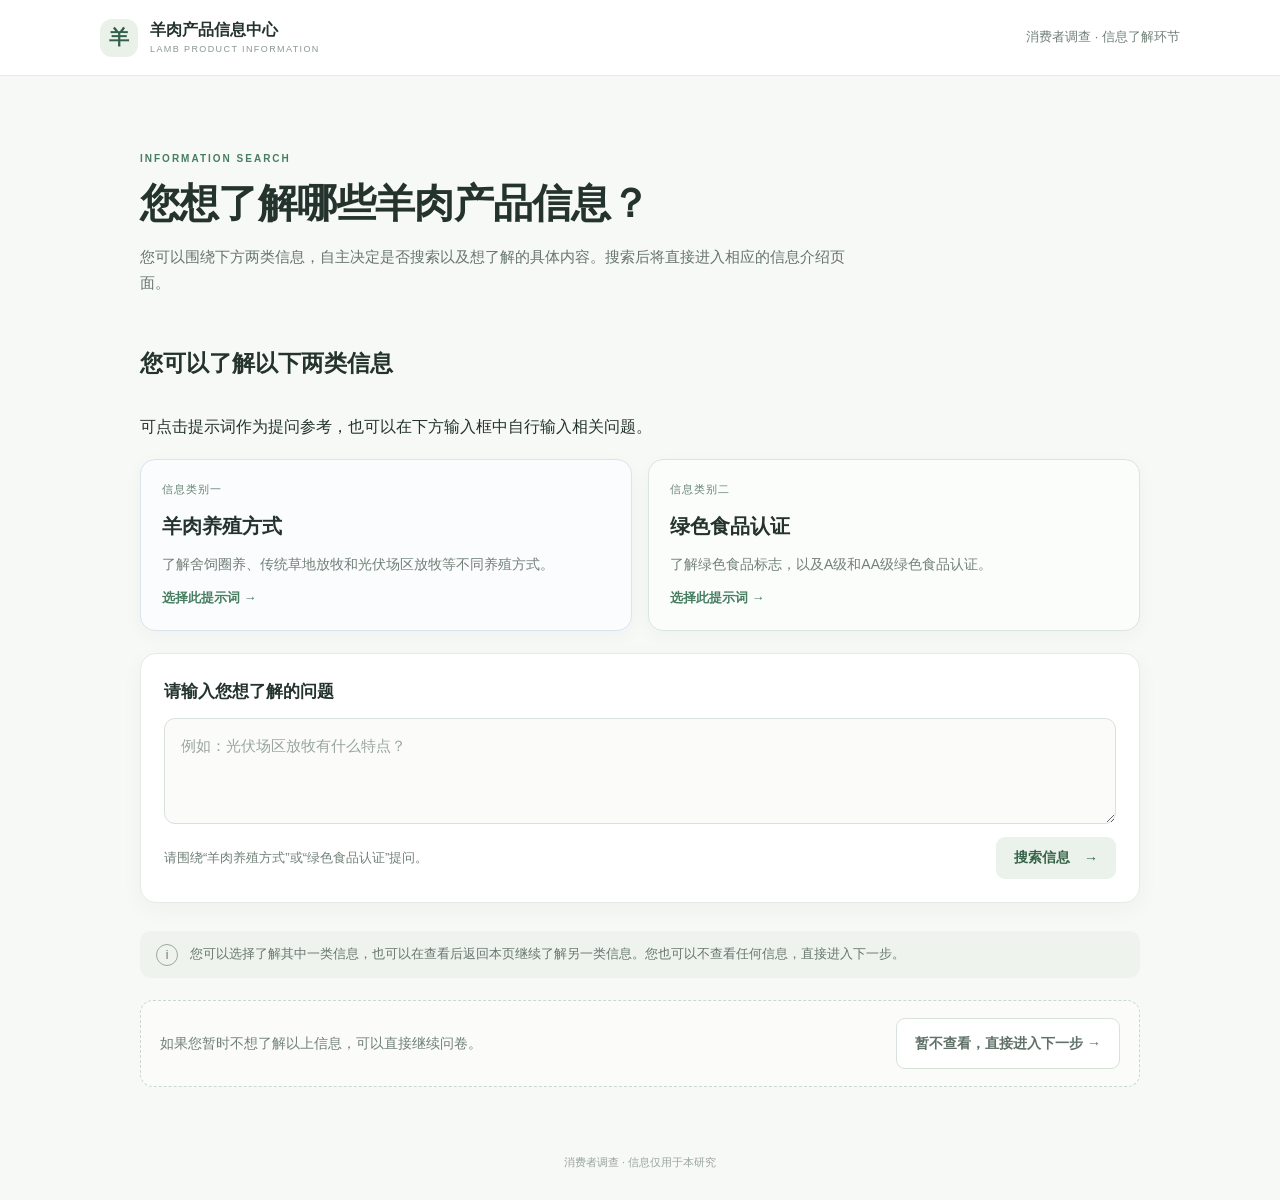
==== commit ed250034: "Add files via upload" ====
--- a/index.html
+++ b/index.html
@@ -1,10 +1,9 @@
 <!doctype html>
 <html lang="zh-CN">
 <head>
-  <meta charset="utf-8"><meta name="viewport" content="width=device-width,initial-scale=1">
-  <meta name="description" content="羊肉产品信息自主查询页面">
-  <title>羊肉产品信息自主查询｜消费者调查</title>
-  <link rel="stylesheet" href="css/style.css">
+<meta charset="utf-8"><meta name="viewport" content="width=device-width,initial-scale=1">
+<title>羊肉产品信息自主查询｜消费者调查</title>
+<link rel="stylesheet" href="css/style.css">
 </head>
 <body>
 <header class="site-header">
@@ -16,83 +15,92 @@
   <section class="intro search-intro">
     <p class="eyebrow">INFORMATION SEARCH</p>
     <h1>您想了解哪些羊肉产品信息？</h1>
-    <p>您可以输入感兴趣的问题，也可以点击下方关键词作为提问参考。是否搜索、搜索什么内容以及是否进一步查看，均由您自主决定。</p>
+    <p>您可以围绕下方两类信息，自主决定是否搜索以及想了解的具体内容。搜索后将直接进入相应的信息介绍页面。</p>
+  </section>
+
+  <section class="category-prompts" aria-labelledby="category-title">
+    <h2 id="category-title">您可以了解以下两类信息</h2>
+    <p class="definition">可点击提示词作为提问参考，也可以在下方输入框中自行输入相关问题。</p>
+    <div class="category-prompt-grid">
+      <button type="button" class="category-prompt production-prompt" data-query="我想了解羊肉的养殖方式">
+        <span class="prompt-index">信息类别一</span>
+        <strong>羊肉养殖方式</strong>
+        <span>了解舍饲圈养、传统草地放牧和光伏场区放牧等不同养殖方式。</span>
+        <em>选择此提示词 →</em>
+      </button>
+      <button type="button" class="category-prompt green-prompt" data-query="我想了解羊肉的绿色食品认证">
+        <span class="prompt-index">信息类别二</span>
+        <strong>绿色食品认证</strong>
+        <span>了解绿色食品标志，以及A级和AA级绿色食品认证。</span>
+        <em>选择此提示词 →</em>
+      </button>
+    </div>
   </section>
 
   <section class="search-panel" aria-labelledby="search-title">
-    <label id="search-title" for="search-query">输入您想了解的问题</label>
-    <textarea id="search-query" maxlength="200" rows="3" placeholder="例如：光伏场区放牧与普通草地放牧有什么区别？"></textarea>
+    <label id="search-title" for="search-query">请输入您想了解的问题</label>
+    <textarea id="search-query" maxlength="200" rows="3" placeholder="例如：光伏场区放牧有什么特点？"></textarea>
     <div class="search-submit-row">
-      <span class="search-hint">可自由输入，也可以选择下方关键词</span>
+      <span class="search-hint">请围绕“羊肉养殖方式”或“绿色食品认证”提问。</span>
       <button id="search-submit" class="button button-green" type="button">搜索信息 <b>→</b></button>
     </div>
   </section>
 
-  <section class="keyword-section" aria-labelledby="keyword-title">
-    <h2 id="keyword-title">您也可以参考以下关键词</h2>
-    <p class="definition">点击关键词可将示例问题填入输入框，您可以直接搜索，也可以自行修改。</p>
-    <div class="keyword-groups">
-      <div class="keyword-group">
-        <div class="keyword-heading"><h3>羊肉养殖方式</h3><span>PRODUCTION SYSTEM</span></div>
-        <div class="keyword-list">
-          <button type="button" class="keyword-chip" data-query="舍饲圈养有什么特点？">舍饲圈养</button>
-          <button type="button" class="keyword-chip" data-query="传统草地放牧有什么特点？">传统草地放牧</button>
-          <button type="button" class="keyword-chip" data-query="光伏场区放牧有什么特点？">光伏场区放牧</button>
-          <button type="button" class="keyword-chip" data-query="三种羊肉养殖方式有什么区别？">养殖方式比较</button>
-        </div>
-      </div>
-      <div class="keyword-group">
-        <div class="keyword-heading"><h3>绿色食品认证</h3><span>GREEN FOOD CERTIFICATION</span></div>
-        <div class="keyword-list">
-          <button type="button" class="keyword-chip green-chip" data-query="什么是绿色食品标志？">绿色食品标志</button>
-          <button type="button" class="keyword-chip green-chip" data-query="A级绿色食品有什么要求？">A级绿色食品</button>
-          <button type="button" class="keyword-chip green-chip" data-query="AA级绿色食品有什么要求？">AA级绿色食品</button>
-          <button type="button" class="keyword-chip green-chip" data-query="A级和AA级绿色食品有什么区别？">认证等级比较</button>
-        </div>
-      </div>
-    </div>
-  </section>
-
-  <aside class="notice"><span class="notice-icon">i</span><p>您可以只了解其中一类信息、了解两类信息，也可以不查看。搜索后将直接进入相应类别的详细介绍页面；是否继续阅读由您自行决定。系统会记录详情页面的访问情况和有效停留时间。</p></aside>
-  <div class="actions"><a class="text-link" href="finish.html">暂不查看，继续问卷 <span>→</span></a></div>
+  <aside class="notice">
+    <span class="notice-icon">i</span>
+    <p>您可以选择了解其中一类信息，也可以在查看后返回本页继续了解另一类信息。您也可以不查看任何信息，直接进入下一步。</p>
+  </aside>
+  <div class="skip-panel">
+    <span>如果您暂时不想了解以上信息，可以直接继续问卷。</span>
+    <a class="button button-outline" id="skip-search" href="finish.html">暂不查看，直接进入下一步 →</a>
+  </div>
 </main>
 <footer>消费者调查 · 信息仅用于本研究</footer>
-<script src="js/config.js"></script><script src="js/tracking.js"></script>
+<script src="js/config.js"></script>
+<script src="js/tracking.js"></script>
 <script>
 (function(){
-  window.BGroup.init();
+  if(window.BGroup) window.BGroup.init();
   const input=document.getElementById('search-query');
   const status=document.getElementById('status-message');
-  function showMessage(message){status.textContent=message;status.hidden=false;status.setAttribute('role','alert');}
-  document.querySelectorAll('[data-query]').forEach(btn=>btn.addEventListener('click',()=>{
-    input.value=btn.dataset.query;input.focus();status.hidden=true;
-  }));
+  function message(text){status.textContent=text;status.hidden=false;status.setAttribute('role','alert');}
+  document.querySelectorAll('[data-query]').forEach(button=>{
+    button.addEventListener('click',()=>{
+      input.value=button.dataset.query;
+      status.hidden=true;
+      input.focus();
+    });
+  });
   function classify(q){
-    const s=q.toLowerCase();
-    const production=/养殖|饲养|舍饲|圈养|放牧|光伏|牧场|草地|圈舍/.test(s);
-    const green=/绿色食品|绿色标志|认证|a级|aa级|标志|有机/.test(s);
+    const s=q.toLowerCase().replace(/\s+/g,'');
+    const production=/养殖方式|养殖|饲养|舍饲|圈养|放牧|光伏|牧场|草地|圈舍/.test(s);
+    const green=/绿色食品|绿色食品认证|绿色食品标志|A级绿色食品|AA级绿色食品|绿色标志/.test(s);
     if(production&&green)return 'both';
     if(production)return 'info1';
     if(green)return 'info2';
     return 'unknown';
   }
-  function go(){
-    const q=input.value.trim();
-    if(!q){showMessage('请先输入您想了解的问题，或选择下方关键词。');input.focus();return;}
-    const category=classify(q);
-    if(category==='unknown'){showMessage('暂未识别到对应的信息类别。您可以尝试“养殖方式”“光伏场区放牧”“绿色食品标志”或“A级认证”等关键词。');return;}
-    if(category==='both'){showMessage('您的问题同时涉及养殖方式和绿色食品认证。请修改问题，先选择其中一类信息进行查看；之后可以返回首页继续搜索另一类。');return;}
-    if(window.BGroup.logSearch)window.BGroup.logSearch(q,category,'free_text_or_keyword');
-    window.BGroup.logClick(category);
+  function search(){
+    const query=input.value.trim();
+    if(!query){message('请先选择上方的信息类别，或输入您想了解的问题。');input.focus();return;}
+    const category=classify(query);
+    if(category==='unknown'){
+      message('暂未识别到对应的信息类别。请围绕“羊肉养殖方式”或“绿色食品认证”重新输入。');
+      return;
+    }
+    if(category==='both'){
+      message('您的问题同时涉及两类信息。请先选择其中一类进行查看，之后可以返回本页继续了解另一类。');
+      return;
+    }
+    if(window.BGroup && window.BGroup.logSearch) window.BGroup.logSearch(query,category,'home_search');
     const target=new URL(category+'.html',location.href);
-    target.searchParams.set('q',q);
-    const params=new URLSearchParams(location.search);
-    const rid=params.get('rid');
+    target.searchParams.set('q',query);
+    const rid=new URLSearchParams(location.search).get('rid');
     if(rid)target.searchParams.set('rid',rid);
     location.assign(target.toString());
   }
-  document.getElementById('search-submit').addEventListener('click',go);
-  input.addEventListener('keydown',e=>{if(e.key==='Enter'&&!e.shiftKey){e.preventDefault();go();}});
+  document.getElementById('search-submit').addEventListener('click',search);
+  input.addEventListener('keydown',e=>{if(e.key==='Enter'&&!e.shiftKey){e.preventDefault();search();}});
 })();
 </script>
 </body></html>
--- a/css/style.css
+++ b/css/style.css
@@ -31,3 +31,36 @@
 .keyword-chip.green-chip:hover,.keyword-chip.green-chip:focus{background:#e4f1e7;border-color:#86b295}
 .search-home .notice{margin-top:28px}
 @media(max-width:700px){.search-panel{padding:17px}.search-submit-row{align-items:stretch;flex-direction:column}.search-submit-row .button{width:100%}.keyword-groups{grid-template-columns:1fr}.keyword-section>h2{font-size:21px}.keyword-heading{align-items:flex-start;flex-direction:column;gap:4px}}
+
+
+/* V7: teacher-requested two-category prompts above the search field */
+.search-home .search-intro{padding-bottom:10px}
+.category-prompts{margin:22px 0 20px}
+.category-prompts>h2{font-size:23px;margin:0 0 7px}
+.category-prompt-grid{display:grid;grid-template-columns:1fr 1fr;gap:16px;margin-top:16px}
+.category-prompt{display:flex;flex-direction:column;align-items:flex-start;text-align:left;gap:9px;width:100%;padding:20px 21px;border:1px solid #dce5dd;border-radius:15px;background:#fff;color:var(--ink);font:inherit;cursor:pointer;box-shadow:0 5px 18px rgba(36,51,45,.035);transition:border-color .15s,transform .15s,box-shadow .15s}
+.category-prompt:hover,.category-prompt:focus{outline:none;border-color:#8eae96;box-shadow:0 8px 22px rgba(36,51,45,.08);transform:translateY(-1px)}
+.category-prompt .prompt-index{font-size:11px;letter-spacing:1px;color:#668272}
+.category-prompt strong{font-size:20px}
+.category-prompt>span:not(.prompt-index){font-size:14px;line-height:1.7;color:var(--muted)}
+.category-prompt em{font-style:normal;font-size:13px;font-weight:650;color:#477d61;margin-top:2px}
+.green-prompt{background:#fbfdfb;border-color:#d8e7dc}
+.production-prompt{background:#fbfcfd;border-color:#d9e4ed}
+.search-panel{background:#fff;border:1px solid var(--line);border-radius:16px;padding:23px;margin:22px 0 25px;box-shadow:0 7px 22px rgba(36,51,45,.04)}
+.search-panel>label{display:block;font-weight:700;font-size:17px;margin-bottom:11px}
+.search-panel textarea{display:block;width:100%;min-height:104px;resize:vertical;box-sizing:border-box;border:1px solid #d8e1da;border-radius:11px;padding:14px 16px;font:inherit;font-size:15px;line-height:1.7;color:var(--ink);background:#fbfcfa;outline:none}
+.search-panel textarea:focus{border-color:var(--green);box-shadow:0 0 0 3px rgba(71,125,97,.12);background:#fff}
+.search-panel textarea::placeholder{color:#9aa69e}
+.search-submit-row{display:flex;align-items:center;justify-content:space-between;gap:14px;margin-top:13px}
+.search-hint{font-size:13px;color:var(--muted)}
+.skip-panel{display:flex;align-items:center;justify-content:space-between;gap:16px;margin:22px 0 38px;padding:17px 19px;border:1px dashed #cbd8ce;border-radius:13px;background:#fbfcfa}
+.skip-panel>span{font-size:14px;color:var(--muted);line-height:1.6}
+.skip-panel .button{white-space:nowrap}
+@media(max-width:700px){
+ .category-prompt-grid{grid-template-columns:1fr}
+ .category-prompt{padding:17px}
+ .search-panel{padding:17px}
+ .search-submit-row,.skip-panel{align-items:stretch;flex-direction:column}
+ .search-submit-row .button,.skip-panel .button{width:100%;text-align:center;justify-content:center}
+ .category-prompts>h2{font-size:21px}
+}
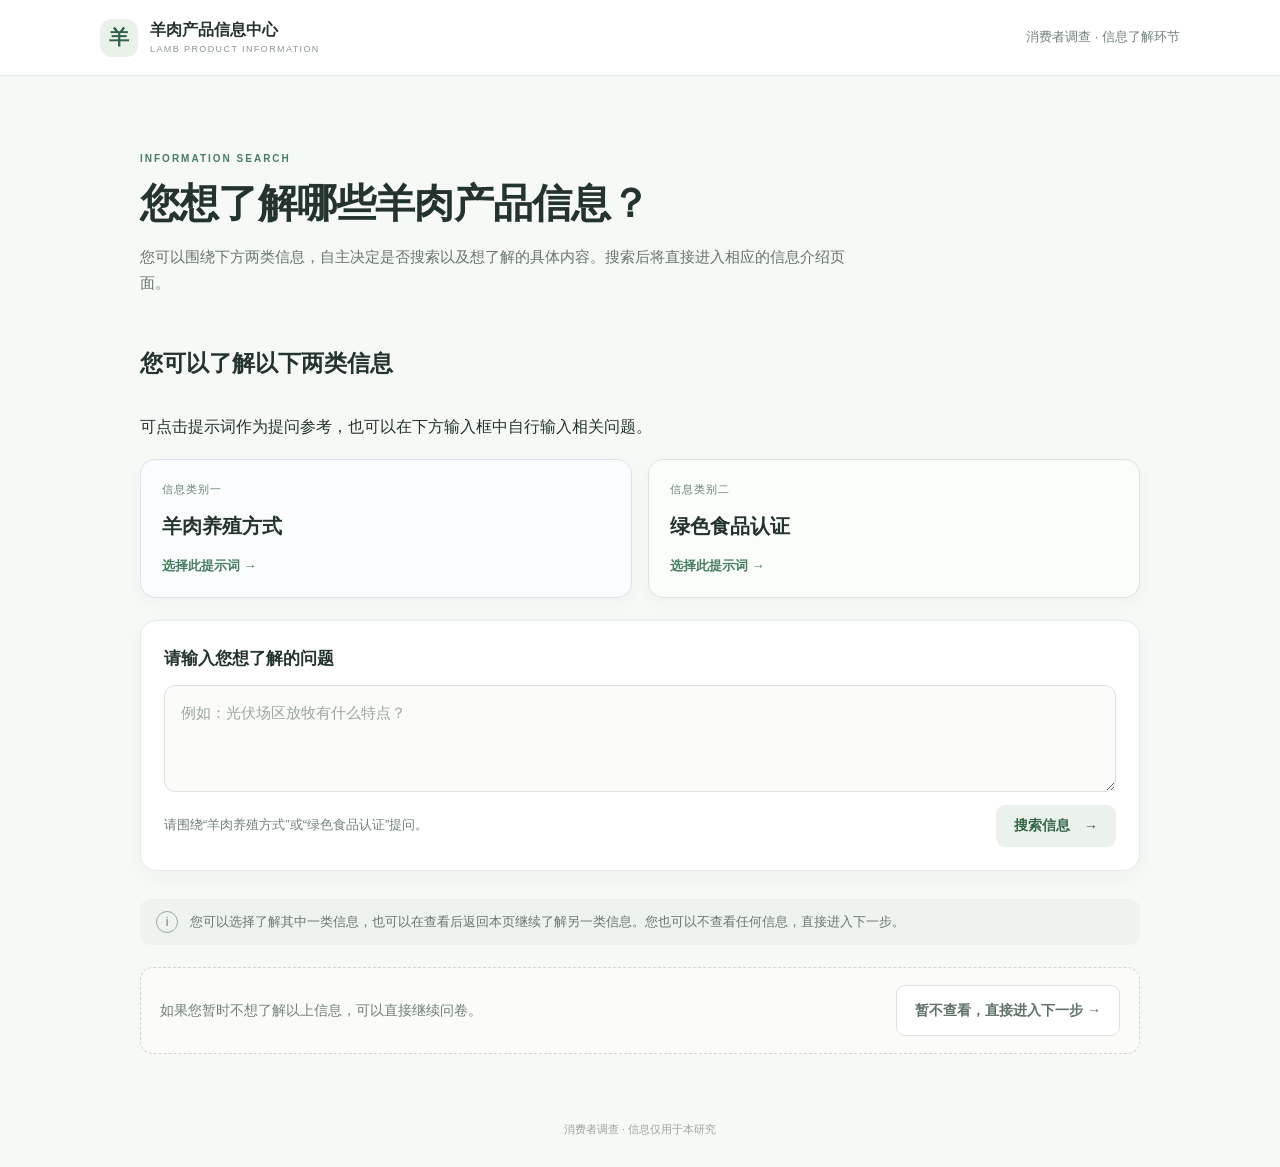
==== commit be3681aa: "Add files via upload" ====
--- a/index.html
+++ b/index.html
@@ -25,13 +25,11 @@
       <button type="button" class="category-prompt production-prompt" data-query="我想了解羊肉的养殖方式">
         <span class="prompt-index">信息类别一</span>
         <strong>羊肉养殖方式</strong>
-        <span>了解舍饲圈养、传统草地放牧和光伏场区放牧等不同养殖方式。</span>
         <em>选择此提示词 →</em>
       </button>
       <button type="button" class="category-prompt green-prompt" data-query="我想了解羊肉的绿色食品认证">
         <span class="prompt-index">信息类别二</span>
         <strong>绿色食品认证</strong>
-        <span>了解绿色食品标志，以及A级和AA级绿色食品认证。</span>
         <em>选择此提示词 →</em>
       </button>
     </div>
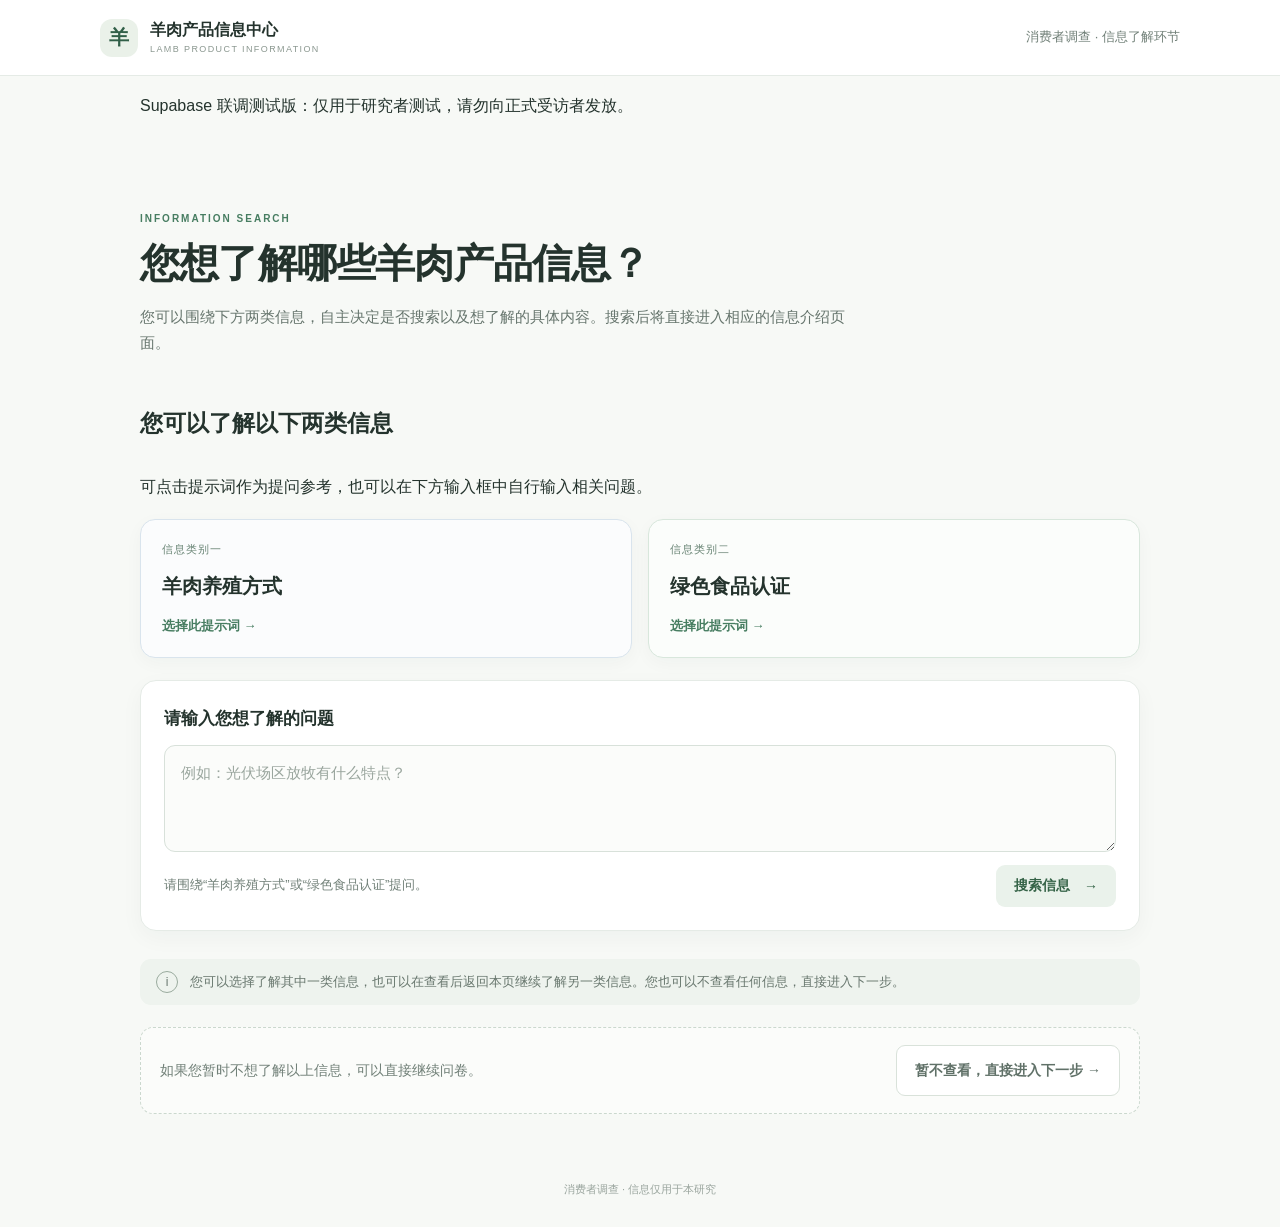
==== commit 3329a8ae: "Add files via upload" ====
--- a/index.html
+++ b/index.html
@@ -11,6 +11,7 @@
   <span class="header-note">消费者调查 · 信息了解环节</span>
 </header>
 <main class="container search-home">
+  <p class="test-banner">Supabase 联调测试版：仅用于研究者测试，请勿向正式受访者发放。</p>
   <p id="status-message" class="status-message" hidden></p>
   <section class="intro search-intro">
     <p class="eyebrow">INFORMATION SEARCH</p>
